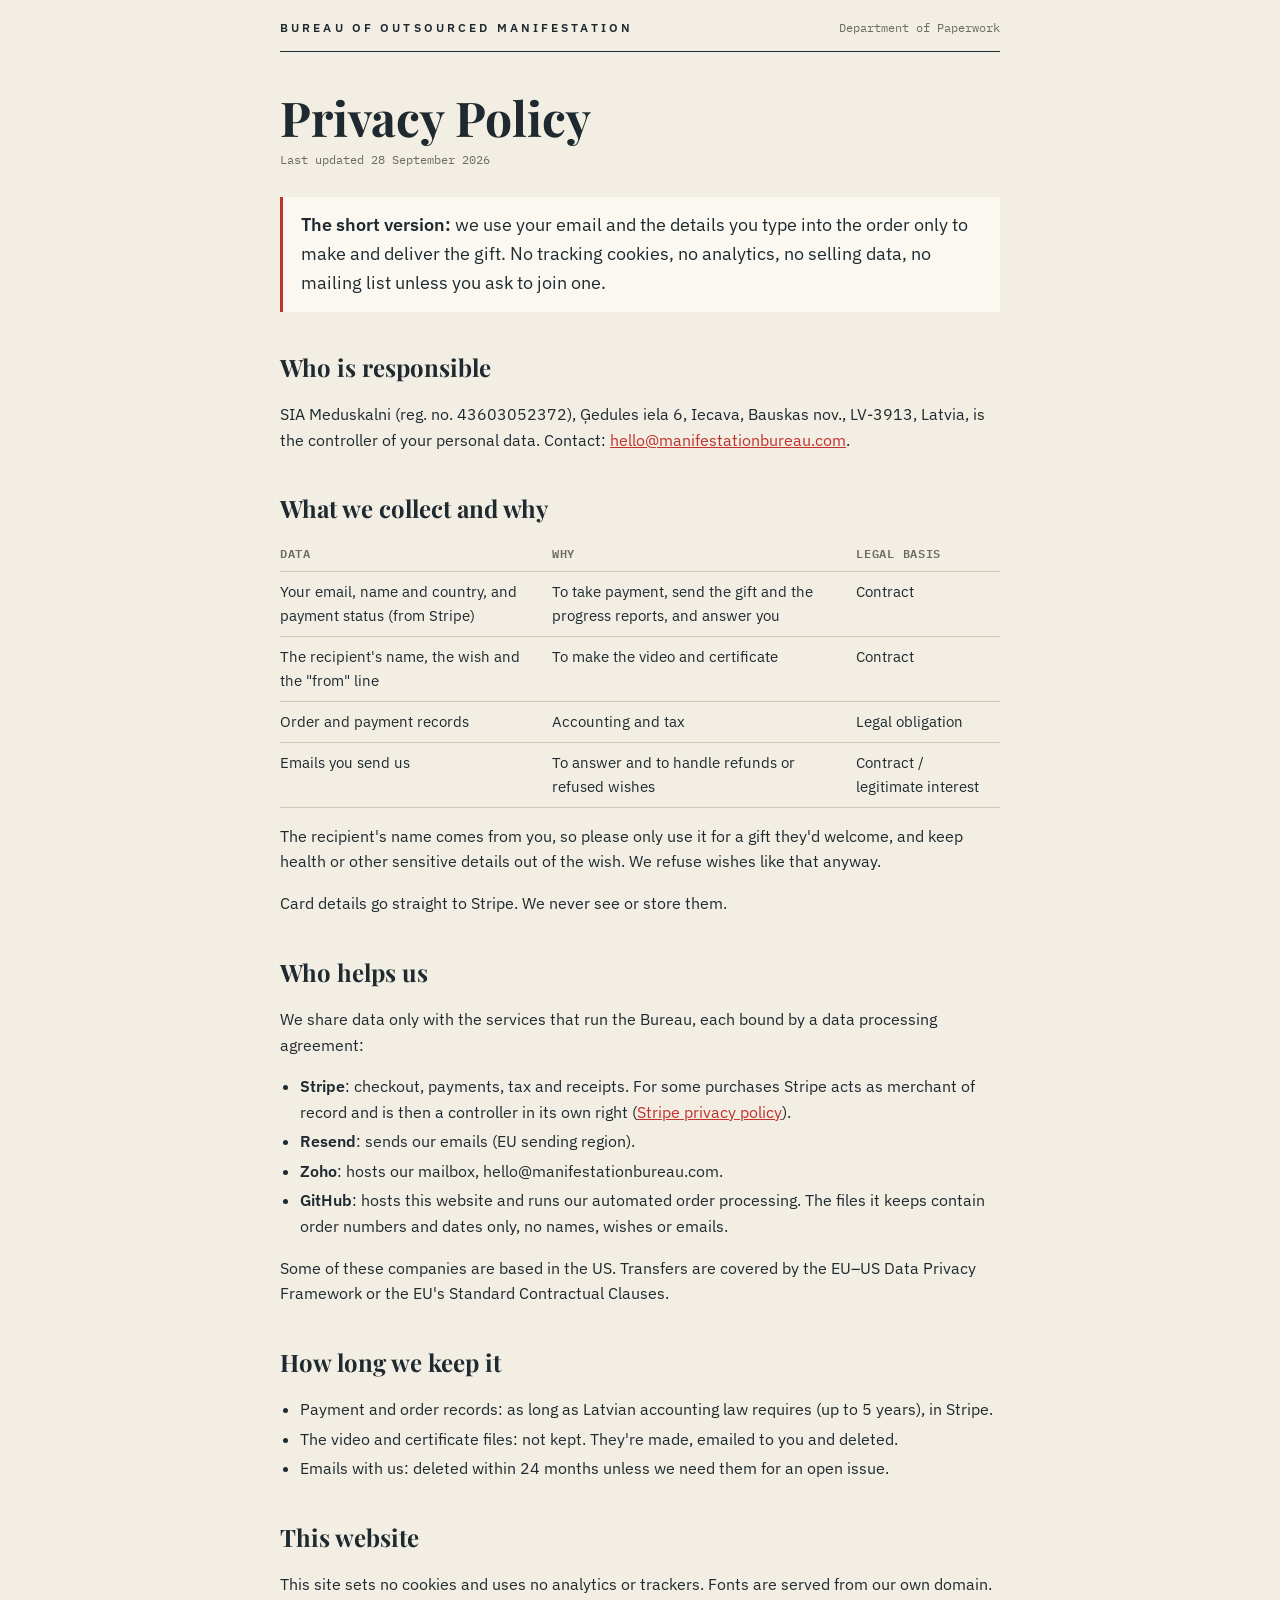
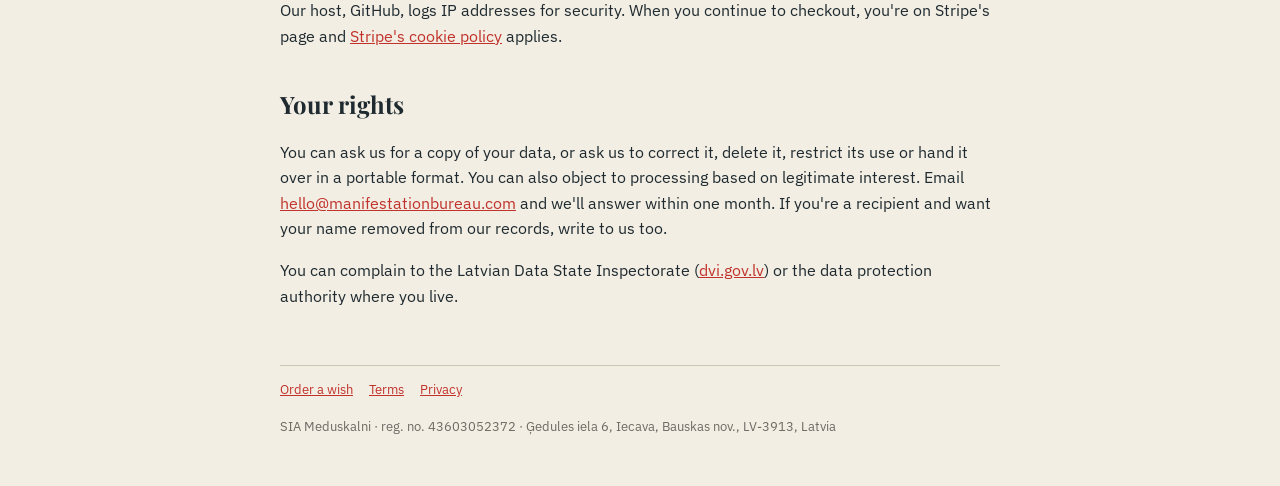
==== privacy/index.html @ beb01c20 "Manifestation Bureau site: order page, terms, privacy Co-Authored-By: Claude Opus 5.5 <noreply@anthr" ====
<!doctype html>
<html lang="en">
<head>
<meta charset="utf-8">
<meta name="viewport" content="width=device-width,initial-scale=1">
<title>Privacy Policy · Manifestation Bureau</title>
<meta name="description" content="How Manifestation Bureau handles your data: only what's needed to make and deliver the gift.">
<link rel="icon" href="data:image/svg+xml,%3Csvg xmlns='http://www.w3.org/2000/svg' viewBox='0 0 64 64'%3E%3Ccircle cx='32' cy='32' r='28' fill='none' stroke='%23C0322B' stroke-width='5'/%3E%3Ctext x='32' y='42' font-family='Georgia' font-size='28' font-weight='bold' text-anchor='middle' fill='%23C0322B'%3EB%3C/text%3E%3C/svg%3E">
<link rel="stylesheet" href="/fonts/fonts.css">
<style>
:root{--paper:#F3EEE4;--sheet:#FBF8F2;--ink:#1E2A2F;--muted:#6B6A64;--rule:#CFC6B4;--red:#C0322B;
--display:"Playfair Display",Georgia,serif;--body:"IBM Plex Sans",-apple-system,"Segoe UI",Roboto,Arial,sans-serif;--mono:"IBM Plex Mono",ui-monospace,Menlo,monospace}
@media (prefers-color-scheme:dark){:root{color-scheme:dark;--paper:#151C20;--sheet:#1D262B;--ink:#ECE5D7;--muted:#A39E93;--rule:#3A4449;--red:#E0574F}}
*{box-sizing:border-box}
body{margin:0;background:var(--paper);color:var(--ink);font-family:var(--body);font-size:16px;line-height:1.6;padding:0 16px 48px}
.wrap{max-width:720px;margin:0 auto}
a{color:var(--red)}
.mast{display:flex;justify-content:space-between;align-items:baseline;gap:12px;flex-wrap:wrap;padding:18px 0 14px;border-bottom:1.5px solid var(--ink)}
.mast a{color:var(--ink);text-decoration:none;font-weight:600;font-size:12px;letter-spacing:.26em;text-transform:uppercase}
.mast span{font-family:var(--mono);font-size:12px;color:var(--muted)}
h1{font-family:var(--display);font-size:clamp(34px,6vw,48px);line-height:1.08;margin:40px 0 6px}
.upd{font-family:var(--mono);font-size:12px;color:var(--muted);margin:0 0 28px}
.lead{font-size:18px;background:var(--sheet);border-left:3px solid var(--red);padding:14px 18px;margin:0 0 28px}
h2{font-family:var(--display);font-size:24px;margin:36px 0 8px}
ul{padding-left:20px}li{margin:4px 0}
table{border-collapse:collapse;width:100%;font-size:15px;margin:8px 0}
th,td{text-align:left;vertical-align:top;padding:8px 10px 8px 0;border-bottom:1px solid var(--rule)}
th{font-family:var(--mono);font-size:12px;font-weight:600;letter-spacing:.06em;text-transform:uppercase;color:var(--muted)}
.foot{margin-top:56px;padding-top:14px;border-top:1px solid var(--rule);font-size:13px;color:var(--muted);display:flex;gap:16px;flex-wrap:wrap}
@media (max-width:560px){table,tbody,tr,th,td{display:block}thead{display:none}td{border:0;padding:2px 0}tr{border-bottom:1px solid var(--rule);padding:8px 0}}
</style>
</head>
<body>
<div class="wrap">
<header class="mast"><a href="/">Bureau of Outsourced Manifestation</a><span>Department of Paperwork</span></header>
<main>
<h1>Privacy Policy</h1>
<p class="upd">Last updated 28 September 2026</p>

<p class="lead"><b>The short version:</b> we use your email and the details you type into the order only to make and deliver the gift. No tracking cookies, no analytics, no selling data, no mailing list unless you ask to join one.</p>

<h2>Who is responsible</h2>
<p>SIA Meduskalni (reg. no. 43603052372), Ģedules iela 6, Iecava, Bauskas nov., LV-3913, Latvia, is the controller of your personal data. Contact: <a href="mailto:hello@manifestationbureau.com">hello@manifestationbureau.com</a>.</p>

<h2>What we collect and why</h2>
<table>
<thead><tr><th>Data</th><th>Why</th><th>Legal basis</th></tr></thead>
<tbody>
<tr><td>Your email, name and country, and payment status (from Stripe)</td><td>To take payment, send the gift and the progress reports, and answer you</td><td>Contract</td></tr>
<tr><td>The recipient's name, the wish and the "from" line</td><td>To make the video and certificate</td><td>Contract</td></tr>
<tr><td>Order and payment records</td><td>Accounting and tax</td><td>Legal obligation</td></tr>
<tr><td>Emails you send us</td><td>To answer and to handle refunds or refused wishes</td><td>Contract / legitimate interest</td></tr>
</tbody></table>
<p>The recipient's name comes from you, so please only use it for a gift they'd welcome, and keep health or other sensitive details out of the wish. We refuse wishes like that anyway.</p>
<p>Card details go straight to Stripe. We never see or store them.</p>

<h2>Who helps us</h2>
<p>We share data only with the services that run the Bureau, each bound by a data processing agreement:</p>
<ul>
<li><b>Stripe</b>: checkout, payments, tax and receipts. For some purchases Stripe acts as merchant of record and is then a controller in its own right (<a href="https://stripe.com/privacy">Stripe privacy policy</a>).</li>
<li><b>Resend</b>: sends our emails (EU sending region).</li>
<li><b>Zoho</b>: hosts our mailbox, hello@manifestationbureau.com.</li>
<li><b>GitHub</b>: hosts this website and runs our automated order processing. The files it keeps contain order numbers and dates only, no names, wishes or emails.</li>
</ul>
<p>Some of these companies are based in the US. Transfers are covered by the EU–US Data Privacy Framework or the EU's Standard Contractual Clauses.</p>

<h2>How long we keep it</h2>
<ul>
<li>Payment and order records: as long as Latvian accounting law requires (up to 5 years), in Stripe.</li>
<li>The video and certificate files: not kept. They're made, emailed to you and deleted.</li>
<li>Emails with us: deleted within 24 months unless we need them for an open issue.</li>
</ul>

<h2>This website</h2>
<p>This site sets no cookies and uses no analytics or trackers. Fonts are served from our own domain. Our host, GitHub, logs IP addresses for security. When you continue to checkout, you're on Stripe's page and <a href="https://stripe.com/cookies-policy/legal">Stripe's cookie policy</a> applies.</p>

<h2>Your rights</h2>
<p>You can ask us for a copy of your data, or ask us to correct it, delete it, restrict its use or hand it over in a portable format. You can also object to processing based on legitimate interest. Email <a href="mailto:hello@manifestationbureau.com">hello@manifestationbureau.com</a> and we'll answer within one month. If you're a recipient and want your name removed from our records, write to us too.</p>
<p>You can complain to the Latvian Data State Inspectorate (<a href="https://www.dvi.gov.lv">dvi.gov.lv</a>) or the data protection authority where you live.</p>

</main>
<footer class="foot"><a href="/">Order a wish</a><a href="/terms/">Terms</a><a href="/privacy/">Privacy</a><span>SIA Meduskalni · reg. no. 43603052372 · Ģedules iela 6, Iecava, Bauskas nov., LV-3913, Latvia</span></footer>
</div>
</body>
</html>
---- fonts/fonts.css ----
@font-face {
  font-family: 'Playfair Display';
  font-style: normal;
  font-display: swap;
  font-weight: 400;
  src: url(/fonts/playfair-display-latin-ext-400-normal.woff2) format('woff2');
  unicode-range: U+0100-02BA,U+02BD-02C5,U+02C7-02CC,U+02CE-02D7,U+02DD-02FF,U+0304,U+0308,U+0329,U+1D00-1DBF,U+1E00-1E9F,U+1EF2-1EFF,U+2020,U+20A0-20AB,U+20AD-20C0,U+2113,U+2C60-2C7F,U+A720-A7FF;
}
@font-face {
  font-family: 'Playfair Display';
  font-style: normal;
  font-display: swap;
  font-weight: 400;
  src: url(/fonts/playfair-display-latin-400-normal.woff2) format('woff2');
  unicode-range: U+0000-00FF,U+0131,U+0152-0153,U+02BB-02BC,U+02C6,U+02DA,U+02DC,U+0304,U+0308,U+0329,U+2000-206F,U+20AC,U+2122,U+2191,U+2193,U+2212,U+2215,U+FEFF,U+FFFD;
}
@font-face {
  font-family: 'Playfair Display';
  font-style: italic;
  font-display: swap;
  font-weight: 400;
  src: url(/fonts/playfair-display-latin-ext-400-italic.woff2) format('woff2');
  unicode-range: U+0100-02BA,U+02BD-02C5,U+02C7-02CC,U+02CE-02D7,U+02DD-02FF,U+0304,U+0308,U+0329,U+1D00-1DBF,U+1E00-1E9F,U+1EF2-1EFF,U+2020,U+20A0-20AB,U+20AD-20C0,U+2113,U+2C60-2C7F,U+A720-A7FF;
}
@font-face {
  font-family: 'Playfair Display';
  font-style: italic;
  font-display: swap;
  font-weight: 400;
  src: url(/fonts/playfair-display-latin-400-italic.woff2) format('woff2');
  unicode-range: U+0000-00FF,U+0131,U+0152-0153,U+02BB-02BC,U+02C6,U+02DA,U+02DC,U+0304,U+0308,U+0329,U+2000-206F,U+20AC,U+2122,U+2191,U+2193,U+2212,U+2215,U+FEFF,U+FFFD;
}
@font-face {
  font-family: 'Playfair Display';
  font-style: normal;
  font-display: swap;
  font-weight: 700;
  src: url(/fonts/playfair-display-latin-ext-700-normal.woff2) format('woff2');
  unicode-range: U+0100-02BA,U+02BD-02C5,U+02C7-02CC,U+02CE-02D7,U+02DD-02FF,U+0304,U+0308,U+0329,U+1D00-1DBF,U+1E00-1E9F,U+1EF2-1EFF,U+2020,U+20A0-20AB,U+20AD-20C0,U+2113,U+2C60-2C7F,U+A720-A7FF;
}
@font-face {
  font-family: 'Playfair Display';
  font-style: normal;
  font-display: swap;
  font-weight: 700;
  src: url(/fonts/playfair-display-latin-700-normal.woff2) format('woff2');
  unicode-range: U+0000-00FF,U+0131,U+0152-0153,U+02BB-02BC,U+02C6,U+02DA,U+02DC,U+0304,U+0308,U+0329,U+2000-206F,U+20AC,U+2122,U+2191,U+2193,U+2212,U+2215,U+FEFF,U+FFFD;
}
@font-face {
  font-family: 'Playfair Display';
  font-style: italic;
  font-display: swap;
  font-weight: 700;
  src: url(/fonts/playfair-display-latin-ext-700-italic.woff2) format('woff2');
  unicode-range: U+0100-02BA,U+02BD-02C5,U+02C7-02CC,U+02CE-02D7,U+02DD-02FF,U+0304,U+0308,U+0329,U+1D00-1DBF,U+1E00-1E9F,U+1EF2-1EFF,U+2020,U+20A0-20AB,U+20AD-20C0,U+2113,U+2C60-2C7F,U+A720-A7FF;
}
@font-face {
  font-family: 'Playfair Display';
  font-style: italic;
  font-display: swap;
  font-weight: 700;
  src: url(/fonts/playfair-display-latin-700-italic.woff2) format('woff2');
  unicode-range: U+0000-00FF,U+0131,U+0152-0153,U+02BB-02BC,U+02C6,U+02DA,U+02DC,U+0304,U+0308,U+0329,U+2000-206F,U+20AC,U+2122,U+2191,U+2193,U+2212,U+2215,U+FEFF,U+FFFD;
}
@font-face {
  font-family: 'Playfair Display';
  font-style: normal;
  font-display: swap;
  font-weight: 900;
  src: url(/fonts/playfair-display-latin-ext-900-normal.woff2) format('woff2');
  unicode-range: U+0100-02BA,U+02BD-02C5,U+02C7-02CC,U+02CE-02D7,U+02DD-02FF,U+0304,U+0308,U+0329,U+1D00-1DBF,U+1E00-1E9F,U+1EF2-1EFF,U+2020,U+20A0-20AB,U+20AD-20C0,U+2113,U+2C60-2C7F,U+A720-A7FF;
}
@font-face {
  font-family: 'Playfair Display';
  font-style: normal;
  font-display: swap;
  font-weight: 900;
  src: url(/fonts/playfair-display-latin-900-normal.woff2) format('woff2');
  unicode-range: U+0000-00FF,U+0131,U+0152-0153,U+02BB-02BC,U+02C6,U+02DA,U+02DC,U+0304,U+0308,U+0329,U+2000-206F,U+20AC,U+2122,U+2191,U+2193,U+2212,U+2215,U+FEFF,U+FFFD;
}
@font-face {
  font-family: 'Playfair Display';
  font-style: italic;
  font-display: swap;
  font-weight: 900;
  src: url(/fonts/playfair-display-latin-ext-900-italic.woff2) format('woff2');
  unicode-range: U+0100-02BA,U+02BD-02C5,U+02C7-02CC,U+02CE-02D7,U+02DD-02FF,U+0304,U+0308,U+0329,U+1D00-1DBF,U+1E00-1E9F,U+1EF2-1EFF,U+2020,U+20A0-20AB,U+20AD-20C0,U+2113,U+2C60-2C7F,U+A720-A7FF;
}
@font-face {
  font-family: 'Playfair Display';
  font-style: italic;
  font-display: swap;
  font-weight: 900;
  src: url(/fonts/playfair-display-latin-900-italic.woff2) format('woff2');
  unicode-range: U+0000-00FF,U+0131,U+0152-0153,U+02BB-02BC,U+02C6,U+02DA,U+02DC,U+0304,U+0308,U+0329,U+2000-206F,U+20AC,U+2122,U+2191,U+2193,U+2212,U+2215,U+FEFF,U+FFFD;
}
@font-face {
  font-family: 'IBM Plex Sans';
  font-style: normal;
  font-display: swap;
  font-weight: 400;
  src: url(/fonts/ibm-plex-sans-latin-ext-400-normal.woff2) format('woff2');
  unicode-range: U+0100-02BA,U+02BD-02C5,U+02C7-02CC,U+02CE-02D7,U+02DD-02FF,U+0304,U+0308,U+0329,U+1D00-1DBF,U+1E00-1E9F,U+1EF2-1EFF,U+2020,U+20A0-20AB,U+20AD-20C0,U+2113,U+2C60-2C7F,U+A720-A7FF;
}
@font-face {
  font-family: 'IBM Plex Sans';
  font-style: normal;
  font-display: swap;
  font-weight: 400;
  src: url(/fonts/ibm-plex-sans-latin-400-normal.woff2) format('woff2');
  unicode-range: U+0000-00FF,U+0131,U+0152-0153,U+02BB-02BC,U+02C6,U+02DA,U+02DC,U+0304,U+0308,U+0329,U+2000-206F,U+20AC,U+2122,U+2191,U+2193,U+2212,U+2215,U+FEFF,U+FFFD;
}
@font-face {
  font-family: 'IBM Plex Sans';
  font-style: normal;
  font-display: swap;
  font-weight: 500;
  src: url(/fonts/ibm-plex-sans-latin-ext-500-normal.woff2) format('woff2');
  unicode-range: U+0100-02BA,U+02BD-02C5,U+02C7-02CC,U+02CE-02D7,U+02DD-02FF,U+0304,U+0308,U+0329,U+1D00-1DBF,U+1E00-1E9F,U+1EF2-1EFF,U+2020,U+20A0-20AB,U+20AD-20C0,U+2113,U+2C60-2C7F,U+A720-A7FF;
}
@font-face {
  font-family: 'IBM Plex Sans';
  font-style: normal;
  font-display: swap;
  font-weight: 500;
  src: url(/fonts/ibm-plex-sans-latin-500-normal.woff2) format('woff2');
  unicode-range: U+0000-00FF,U+0131,U+0152-0153,U+02BB-02BC,U+02C6,U+02DA,U+02DC,U+0304,U+0308,U+0329,U+2000-206F,U+20AC,U+2122,U+2191,U+2193,U+2212,U+2215,U+FEFF,U+FFFD;
}
@font-face {
  font-family: 'IBM Plex Sans';
  font-style: normal;
  font-display: swap;
  font-weight: 600;
  src: url(/fonts/ibm-plex-sans-latin-ext-600-normal.woff2) format('woff2');
  unicode-range: U+0100-02BA,U+02BD-02C5,U+02C7-02CC,U+02CE-02D7,U+02DD-02FF,U+0304,U+0308,U+0329,U+1D00-1DBF,U+1E00-1E9F,U+1EF2-1EFF,U+2020,U+20A0-20AB,U+20AD-20C0,U+2113,U+2C60-2C7F,U+A720-A7FF;
}
@font-face {
  font-family: 'IBM Plex Sans';
  font-style: normal;
  font-display: swap;
  font-weight: 600;
  src: url(/fonts/ibm-plex-sans-latin-600-normal.woff2) format('woff2');
  unicode-range: U+0000-00FF,U+0131,U+0152-0153,U+02BB-02BC,U+02C6,U+02DA,U+02DC,U+0304,U+0308,U+0329,U+2000-206F,U+20AC,U+2122,U+2191,U+2193,U+2212,U+2215,U+FEFF,U+FFFD;
}
@font-face {
  font-family: 'IBM Plex Mono';
  font-style: normal;
  font-display: swap;
  font-weight: 400;
  src: url(/fonts/ibm-plex-mono-latin-ext-400-normal.woff2) format('woff2');
  unicode-range: U+0100-02BA,U+02BD-02C5,U+02C7-02CC,U+02CE-02D7,U+02DD-02FF,U+0304,U+0308,U+0329,U+1D00-1DBF,U+1E00-1E9F,U+1EF2-1EFF,U+2020,U+20A0-20AB,U+20AD-20C0,U+2113,U+2C60-2C7F,U+A720-A7FF;
}
@font-face {
  font-family: 'IBM Plex Mono';
  font-style: normal;
  font-display: swap;
  font-weight: 400;
  src: url(/fonts/ibm-plex-mono-latin-400-normal.woff2) format('woff2');
  unicode-range: U+0000-00FF,U+0131,U+0152-0153,U+02BB-02BC,U+02C6,U+02DA,U+02DC,U+0304,U+0308,U+0329,U+2000-206F,U+20AC,U+2122,U+2191,U+2193,U+2212,U+2215,U+FEFF,U+FFFD;
}
@font-face {
  font-family: 'IBM Plex Mono';
  font-style: normal;
  font-display: swap;
  font-weight: 600;
  src: url(/fonts/ibm-plex-mono-latin-ext-600-normal.woff2) format('woff2');
  unicode-range: U+0100-02BA,U+02BD-02C5,U+02C7-02CC,U+02CE-02D7,U+02DD-02FF,U+0304,U+0308,U+0329,U+1D00-1DBF,U+1E00-1E9F,U+1EF2-1EFF,U+2020,U+20A0-20AB,U+20AD-20C0,U+2113,U+2C60-2C7F,U+A720-A7FF;
}
@font-face {
  font-family: 'IBM Plex Mono';
  font-style: normal;
  font-display: swap;
  font-weight: 600;
  src: url(/fonts/ibm-plex-mono-latin-600-normal.woff2) format('woff2');
  unicode-range: U+0000-00FF,U+0131,U+0152-0153,U+02BB-02BC,U+02C6,U+02DA,U+02DC,U+0304,U+0308,U+0329,U+2000-206F,U+20AC,U+2122,U+2191,U+2193,U+2212,U+2215,U+FEFF,U+FFFD;
}
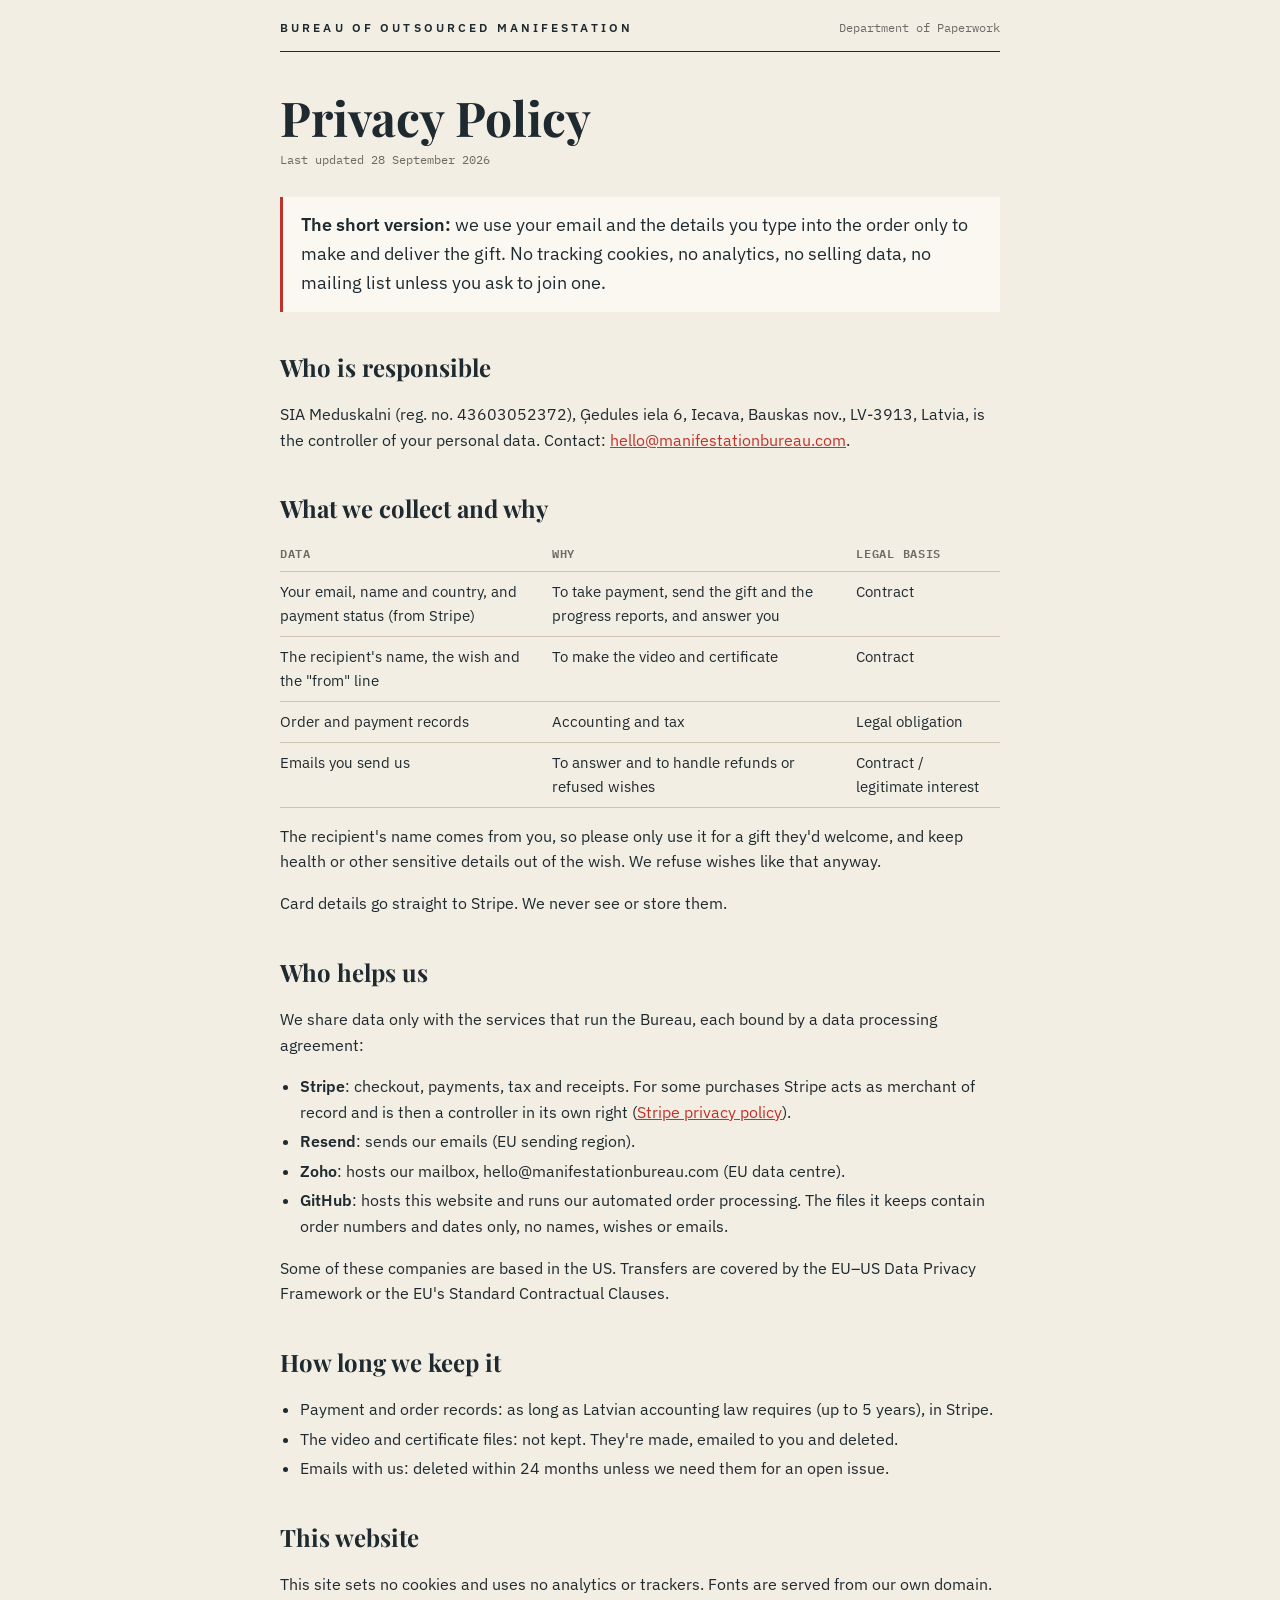
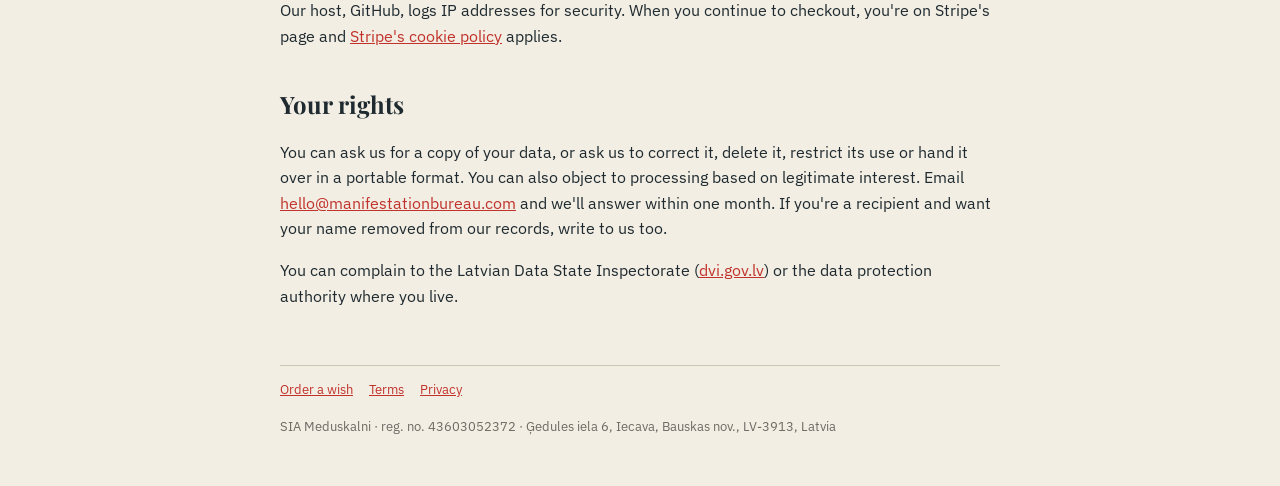
==== commit ba09eb88: "Privacy: Zoho mailbox is in the EU data centre Co-Authored-By: Claude Opus 5.5 <noreply@anthropic.co" ====
--- a/privacy/index.html
+++ b/privacy/index.html
@@ -59,7 +59,7 @@
 <ul>
 <li><b>Stripe</b>: checkout, payments, tax and receipts. For some purchases Stripe acts as merchant of record and is then a controller in its own right (<a href="https://stripe.com/privacy">Stripe privacy policy</a>).</li>
 <li><b>Resend</b>: sends our emails (EU sending region).</li>
-<li><b>Zoho</b>: hosts our mailbox, hello@manifestationbureau.com.</li>
+<li><b>Zoho</b>: hosts our mailbox, hello@manifestationbureau.com (EU data centre).</li>
 <li><b>GitHub</b>: hosts this website and runs our automated order processing. The files it keeps contain order numbers and dates only, no names, wishes or emails.</li>
 </ul>
 <p>Some of these companies are based in the US. Transfers are covered by the EU–US Data Privacy Framework or the EU's Standard Contractual Clauses.</p>
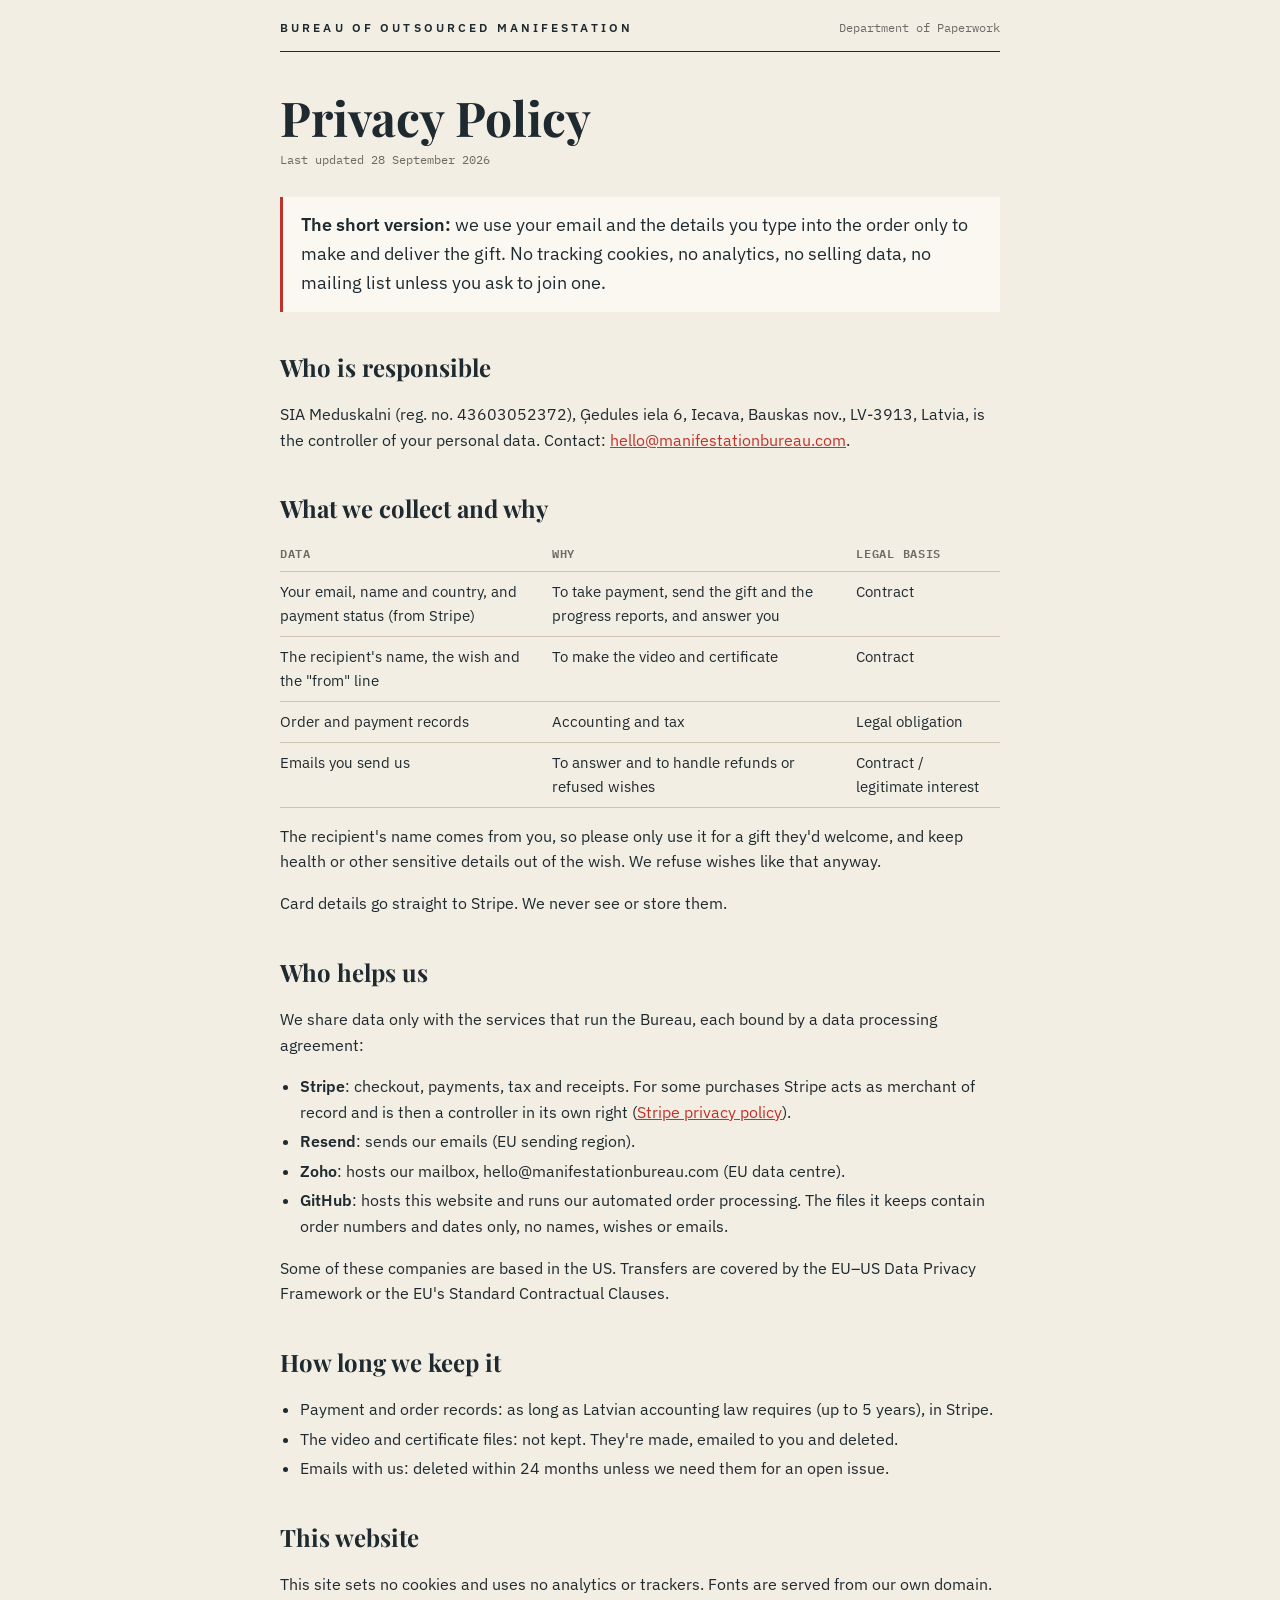
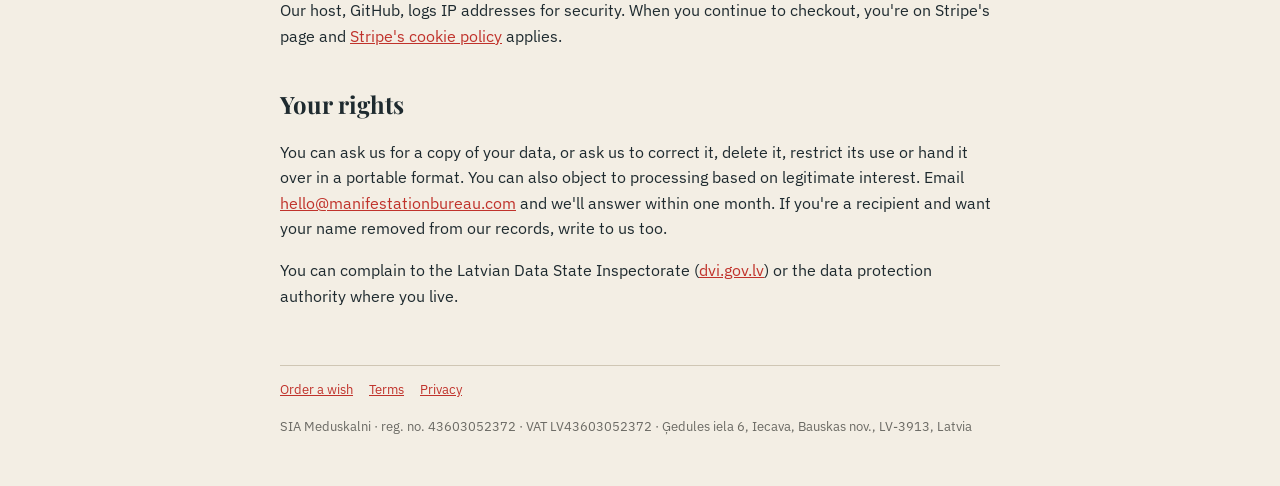
==== commit ea9c466d: "Add VAT number; narrow refunds to refused wishes, non-delivery and faulty files Co-Authored-By: Clau" ====
--- a/privacy/index.html
+++ b/privacy/index.html
@@ -79,7 +79,7 @@
 <p>You can complain to the Latvian Data State Inspectorate (<a href="https://www.dvi.gov.lv">dvi.gov.lv</a>) or the data protection authority where you live.</p>
 
 </main>
-<footer class="foot"><a href="/">Order a wish</a><a href="/terms/">Terms</a><a href="/privacy/">Privacy</a><span>SIA Meduskalni · reg. no. 43603052372 · Ģedules iela 6, Iecava, Bauskas nov., LV-3913, Latvia</span></footer>
+<footer class="foot"><a href="/">Order a wish</a><a href="/terms/">Terms</a><a href="/privacy/">Privacy</a><span>SIA Meduskalni · reg. no. 43603052372 · VAT LV43603052372 · Ģedules iela 6, Iecava, Bauskas nov., LV-3913, Latvia</span></footer>
 </div>
 </body>
 </html>
